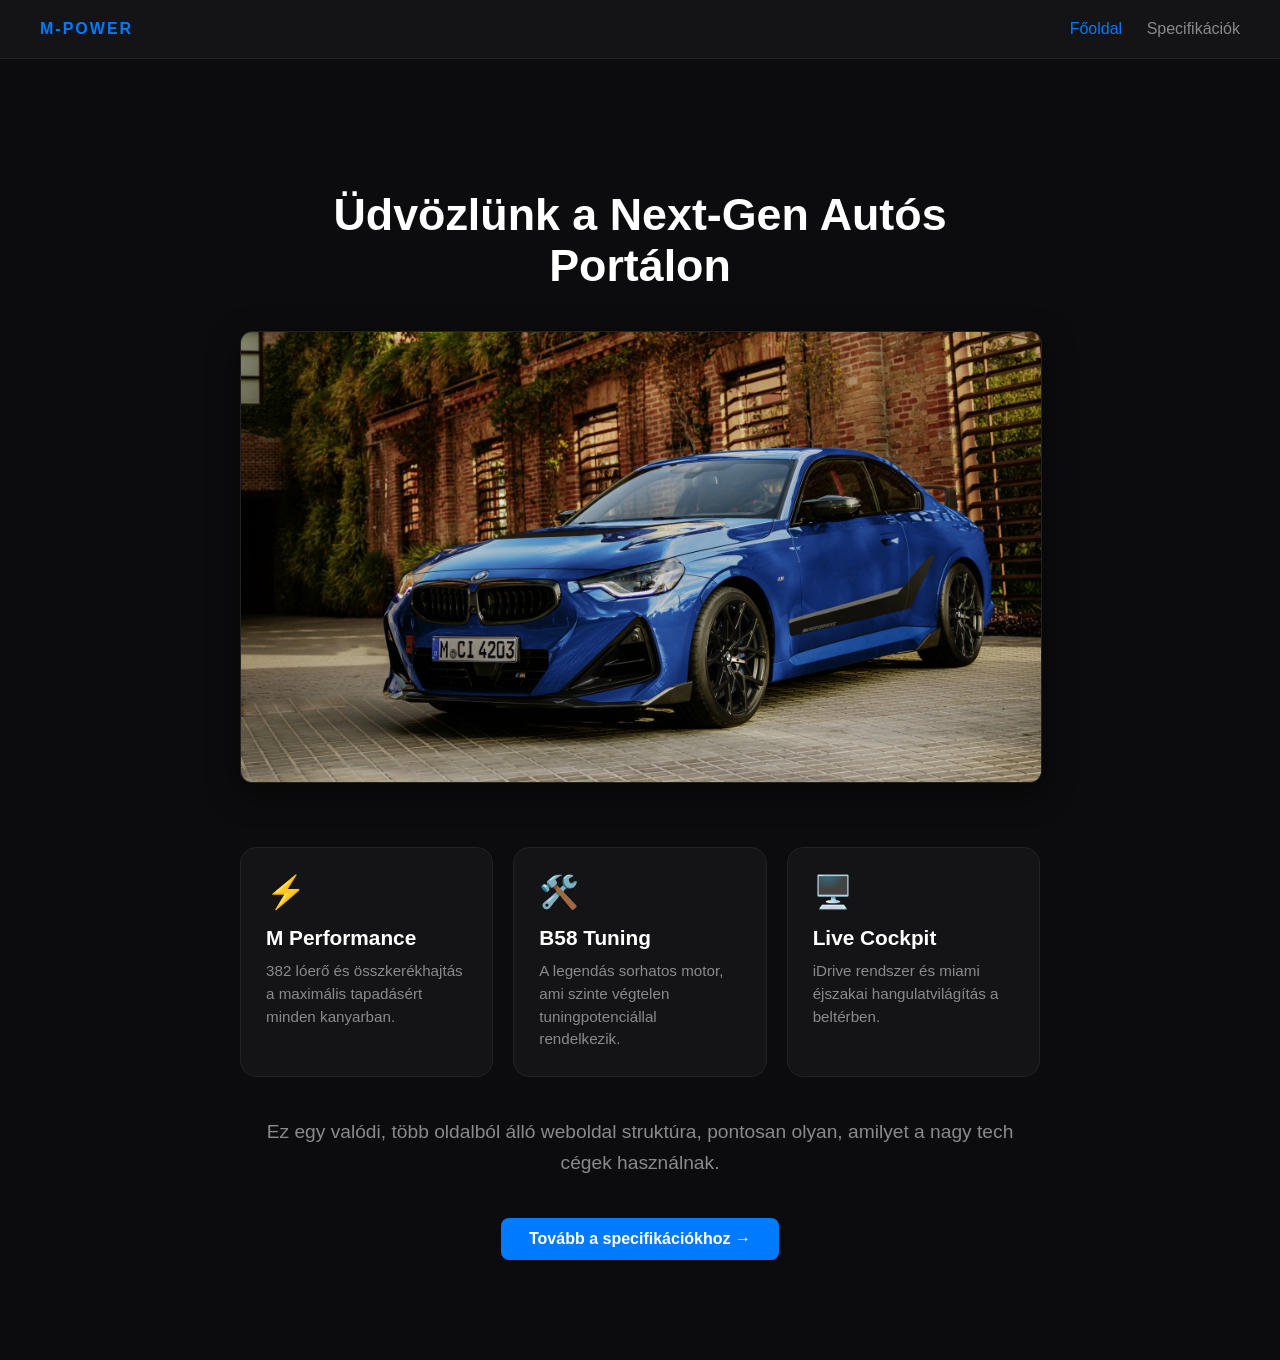
==== index.html @ e8cb32e6 "Első feltöltés" ====
<!DOCTYPE html>
<html lang="hu">
<head>
    <meta charset="UTF-8">
    <title>M-Power Global // Főoldal</title>
    <link rel="stylesheet" href="style.css">
</head>
<body>

    <nav class="navbar">
        <div class="logo">M-POWER</div>
        <div class="nav-links">
            <a href="index.html" class="aktiv-link">Főoldal</a>
            <a href="specifikaciok.html">Specifikációk</a>
        </div>
    </nav>

    <div class="content">
        <h1>Üdvözlünk a Next-Gen Autós Portálon</h1>
        
        <img src="bmw.jpg" alt="BMW M240i" class="auto-kep">

        <div class="kartya-grid">
            <div class="kartya">
                <div class="kartya-ikon">⚡</div>
                <h3>M Performance</h3>
                <p>382 lóerő és összkerékhajtás a maximális tapadásért minden kanyarban.</p>
            </div>

            <div class="kartya">
                <div class="kartya-ikon">🛠️</div>
                <h3>B58 Tuning</h3>
                <p>A legendás sorhatos motor, ami szinte végtelen tuningpotenciállal rendelkezik.</p>
            </div>

            <div class="kartya">
                <div class="kartya-ikon">🖥️</div>
                <h3>Live Cockpit</h3>
                <p>iDrive rendszer és miami éjszakai hangulatvilágítás a beltérben.</p>
            </div>
        </div>

        <p>Ez egy valódi, több oldalból álló weboldal struktúra, pontosan olyan, amilyet a nagy tech cégek használnak.</p>
        <a href="specifikaciok.html" class="gomb">Tovább a specifikációkhoz →</a>
    </div>

</body>
</html>
---- style.css ----
body {
    background-color: #0c0c0e;
    color: #ffffff;
    font-family: 'Segoe UI', Arial, sans-serif;
    margin: 0;
    padding: 0;
}

/* Navigáció */
.navbar {
    display: flex;
    justify-content: space-between;
    align-items: center;
    padding: 20px 40px;
    background-color: #141416;
    border-bottom: 1px solid #222225;
}

.logo {
    font-weight: bold;
    color: #007aff;
    letter-spacing: 2px;
}

.nav-links a {
    color: #8a8a8e;
    text-decoration: none;
    margin-left: 20px;
    transition: 0.3s;
}

.nav-links a:hover, .nav-links a.aktiv-link {
    color: #007aff;
}

/* Tartalom elrendezés */
.content {
    max-width: 800px;
    margin: 80px auto;
    text-align: center;
    padding: 20px;
}

h1 {
    font-size: 2.8rem;
    margin-bottom: 20px;
}

p {
    color: #8a8a8e;
    font-size: 1.2rem;
    line-height: 1.6;
}

/* Gomb stílus */
.gomb {
    display: inline-block;
    background-color: #007aff;
    color: white;
    text-decoration: none;
    padding: 12px 28px;
    border-radius: 8px;
    font-weight: bold;
    margin-top: 20px;
    transition: 0.3s;
}

.gomb:hover {
    box-shadow: 0 0 15px rgba(0, 122, 255, 0.6);
}

/* Specifikáció lista stílus */
.spec-lista {
    margin-top: 40px;
    text-align: left;
    background: #141416;
    padding: 20px;
    border-radius: 12px;
    border: 1px solid #222225;
}

.spec-elem {
    padding: 15px 0;
    border-bottom: 1px solid #222225;
    font-size: 1.1rem;
}

.spec-elem:last-child {
    border-bottom: none;
}
.auto-kep {
    max-width: 100%;
    height: auto;
    border-radius: 12px;
    margin: 20px 0;
    border: 1px solid #222225;
    box-shadow: 0 10px 30px rgba(0, 0, 0, 0.5);
}
/* Kártyák elrendezése (3 oszlopos rács) */
.kartya-grid {
    display: grid;
    grid-template-columns: repeat(3, 1fr);
    gap: 20px;
    margin: 40px 0;
}

/* Egy darab kártya dizájnja */
.kartya {
    background-color: #141416;
    border: 1px solid #222225;
    border-radius: 16px;
    padding: 25px;
    text-align: left;
    transition: all 0.4s cubic-bezier(0.175, 0.885, 0.32, 1.275);
}

.kartya-ikon {
    font-size: 2rem;
    margin-bottom: 15px;
}

.kartya h3 {
    margin: 0 0 10px 0;
    font-size: 1.3rem;
    color: #ffffff;
}

.kartya p {
    margin: 0;
    font-size: 0.95rem;
    color: #8a8a8e;
    line-height: 1.5;
}

/* Lebegő tryhard effekt */
.kartya:hover {
    transform: translateY(-10px);
    border-color: #007aff;
    box-shadow: 0 10px 30px rgba(0, 122, 255, 0.2);
}

.kartya:hover p {
    color: #ffffff;
}

/* Telefonos nézet */
@media (max-width: 768px) {
    .kartya-grid {
        grid-template-columns: 1fr;
    }
}
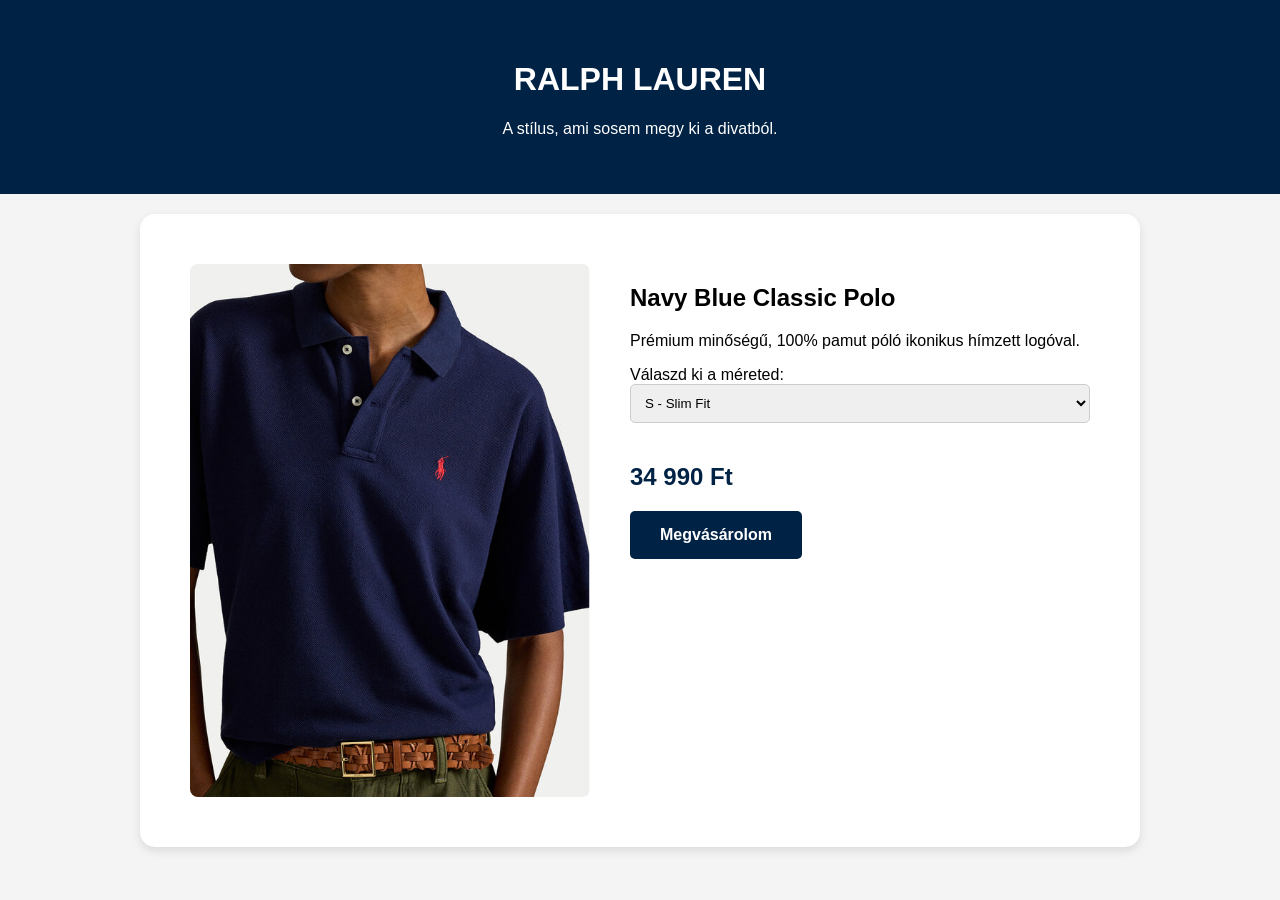
==== commit fd2a9240: "Ralph" ====
--- a/index.html
+++ b/index.html
@@ -2,46 +2,35 @@
 <html lang="hu">
 <head>
     <meta charset="UTF-8">
-    <title>M-Power Global // Főoldal</title>
     <link rel="stylesheet" href="style.css">
+    <title>Ralph Lauren - Navy Blue Polo</title>
 </head>
 <body>
 
-    <nav class="navbar">
-        <div class="logo">M-POWER</div>
-        <div class="nav-links">
-            <a href="index.html" class="aktiv-link">Főoldal</a>
-            <a href="specifikaciok.html">Specifikációk</a>
+    <header>
+        <h1>RALPH LAUREN</h1>
+        <p>A stílus, ami sosem megy ki a divatból.</p>
+    </header>
+
+    <div class="termek-kontener">
+        <img src="polo.jpg" alt="Navy Blue Polo">
+        
+        <div class="info">
+            <h2>Navy Blue Classic Polo</h2>
+            <p>Prémium minőségű, 100% pamut póló ikonikus hímzett logóval.</p>
+            
+            <label for="meret">Válaszd ki a méreted:</label>
+            <select id="meret">
+                <option value="s">S - Slim Fit</option>
+                <option value="m">M - Classic Fit</option>
+                <option value="l">L - Classic Fit</option>
+                <option value="xl">XL - Big & Tall</option>
+            </select>
+
+            <div class="ar">34 990 Ft</div>
+            
+            <a href="kapcsolat.html" class="vasarlas-gomb">Megvásárolom</a>
         </div>
-    </nav>
-
-    <div class="content">
-        <h1>Üdvözlünk a Next-Gen Autós Portálon</h1>
-        
-        <img src="bmw.jpg" alt="BMW M240i" class="auto-kep">
-
-        <div class="kartya-grid">
-            <div class="kartya">
-                <div class="kartya-ikon">⚡</div>
-                <h3>M Performance</h3>
-                <p>382 lóerő és összkerékhajtás a maximális tapadásért minden kanyarban.</p>
-            </div>
-
-            <div class="kartya">
-                <div class="kartya-ikon">🛠️</div>
-                <h3>B58 Tuning</h3>
-                <p>A legendás sorhatos motor, ami szinte végtelen tuningpotenciállal rendelkezik.</p>
-            </div>
-
-            <div class="kartya">
-                <div class="kartya-ikon">🖥️</div>
-                <h3>Live Cockpit</h3>
-                <p>iDrive rendszer és miami éjszakai hangulatvilágítás a beltérben.</p>
-            </div>
-        </div>
-
-        <p>Ez egy valódi, több oldalból álló weboldal struktúra, pontosan olyan, amilyet a nagy tech cégek használnak.</p>
-        <a href="specifikaciok.html" class="gomb">Tovább a specifikációkhoz →</a>
     </div>
 
 </body>
--- a/style.css
+++ b/style.css
@@ -1,151 +1,25 @@
-body {
-    background-color: #0c0c0e;
-    color: #ffffff;
-    font-family: 'Segoe UI', Arial, sans-serif;
-    margin: 0;
-    padding: 0;
+body { font-family: 'Helvetica', sans-serif; margin: 0; padding: 0; background-color: #f4f4f4; }
+
+header { text-align: center; padding: 40px; background-color: #002244; color: white; }
+
+.termek-kontener { 
+    display: flex; gap: 40px; padding: 50px; 
+    max-width: 900px; margin: 20px auto; 
+    background: white; border-radius: 15px; box-shadow: 0 4px 10px rgba(0,0,0,0.1);
 }
 
-/* Navigáció */
-.navbar {
-    display: flex;
-    justify-content: space-between;
-    align-items: center;
-    padding: 20px 40px;
-    background-color: #141416;
-    border-bottom: 1px solid #222225;
+img { width: 400px; border-radius: 8px; transition: transform 0.3s; }
+img:hover { transform: scale(1.02); }
+
+.info { flex: 1; }
+
+.ar { font-size: 24px; font-weight: bold; color: #002244; margin: 20px 0; }
+
+select { padding: 10px; width: 100%; margin-bottom: 20px; border-radius: 5px; border: 1px solid #ccc; }
+
+.vasarlas-gomb { 
+    display: inline-block; background: #002244; color: white; 
+    padding: 15px 30px; text-decoration: none; border-radius: 5px; font-weight: bold;
 }
 
-.logo {
-    font-weight: bold;
-    color: #007aff;
-    letter-spacing: 2px;
-}
-
-.nav-links a {
-    color: #8a8a8e;
-    text-decoration: none;
-    margin-left: 20px;
-    transition: 0.3s;
-}
-
-.nav-links a:hover, .nav-links a.aktiv-link {
-    color: #007aff;
-}
-
-/* Tartalom elrendezés */
-.content {
-    max-width: 800px;
-    margin: 80px auto;
-    text-align: center;
-    padding: 20px;
-}
-
-h1 {
-    font-size: 2.8rem;
-    margin-bottom: 20px;
-}
-
-p {
-    color: #8a8a8e;
-    font-size: 1.2rem;
-    line-height: 1.6;
-}
-
-/* Gomb stílus */
-.gomb {
-    display: inline-block;
-    background-color: #007aff;
-    color: white;
-    text-decoration: none;
-    padding: 12px 28px;
-    border-radius: 8px;
-    font-weight: bold;
-    margin-top: 20px;
-    transition: 0.3s;
-}
-
-.gomb:hover {
-    box-shadow: 0 0 15px rgba(0, 122, 255, 0.6);
-}
-
-/* Specifikáció lista stílus */
-.spec-lista {
-    margin-top: 40px;
-    text-align: left;
-    background: #141416;
-    padding: 20px;
-    border-radius: 12px;
-    border: 1px solid #222225;
-}
-
-.spec-elem {
-    padding: 15px 0;
-    border-bottom: 1px solid #222225;
-    font-size: 1.1rem;
-}
-
-.spec-elem:last-child {
-    border-bottom: none;
-}
-.auto-kep {
-    max-width: 100%;
-    height: auto;
-    border-radius: 12px;
-    margin: 20px 0;
-    border: 1px solid #222225;
-    box-shadow: 0 10px 30px rgba(0, 0, 0, 0.5);
-}
-/* Kártyák elrendezése (3 oszlopos rács) */
-.kartya-grid {
-    display: grid;
-    grid-template-columns: repeat(3, 1fr);
-    gap: 20px;
-    margin: 40px 0;
-}
-
-/* Egy darab kártya dizájnja */
-.kartya {
-    background-color: #141416;
-    border: 1px solid #222225;
-    border-radius: 16px;
-    padding: 25px;
-    text-align: left;
-    transition: all 0.4s cubic-bezier(0.175, 0.885, 0.32, 1.275);
-}
-
-.kartya-ikon {
-    font-size: 2rem;
-    margin-bottom: 15px;
-}
-
-.kartya h3 {
-    margin: 0 0 10px 0;
-    font-size: 1.3rem;
-    color: #ffffff;
-}
-
-.kartya p {
-    margin: 0;
-    font-size: 0.95rem;
-    color: #8a8a8e;
-    line-height: 1.5;
-}
-
-/* Lebegő tryhard effekt */
-.kartya:hover {
-    transform: translateY(-10px);
-    border-color: #007aff;
-    box-shadow: 0 10px 30px rgba(0, 122, 255, 0.2);
-}
-
-.kartya:hover p {
-    color: #ffffff;
-}
-
-/* Telefonos nézet */
-@media (max-width: 768px) {
-    .kartya-grid {
-        grid-template-columns: 1fr;
-    }
-}+.vasarlas-gomb:hover { background: #004488; }
